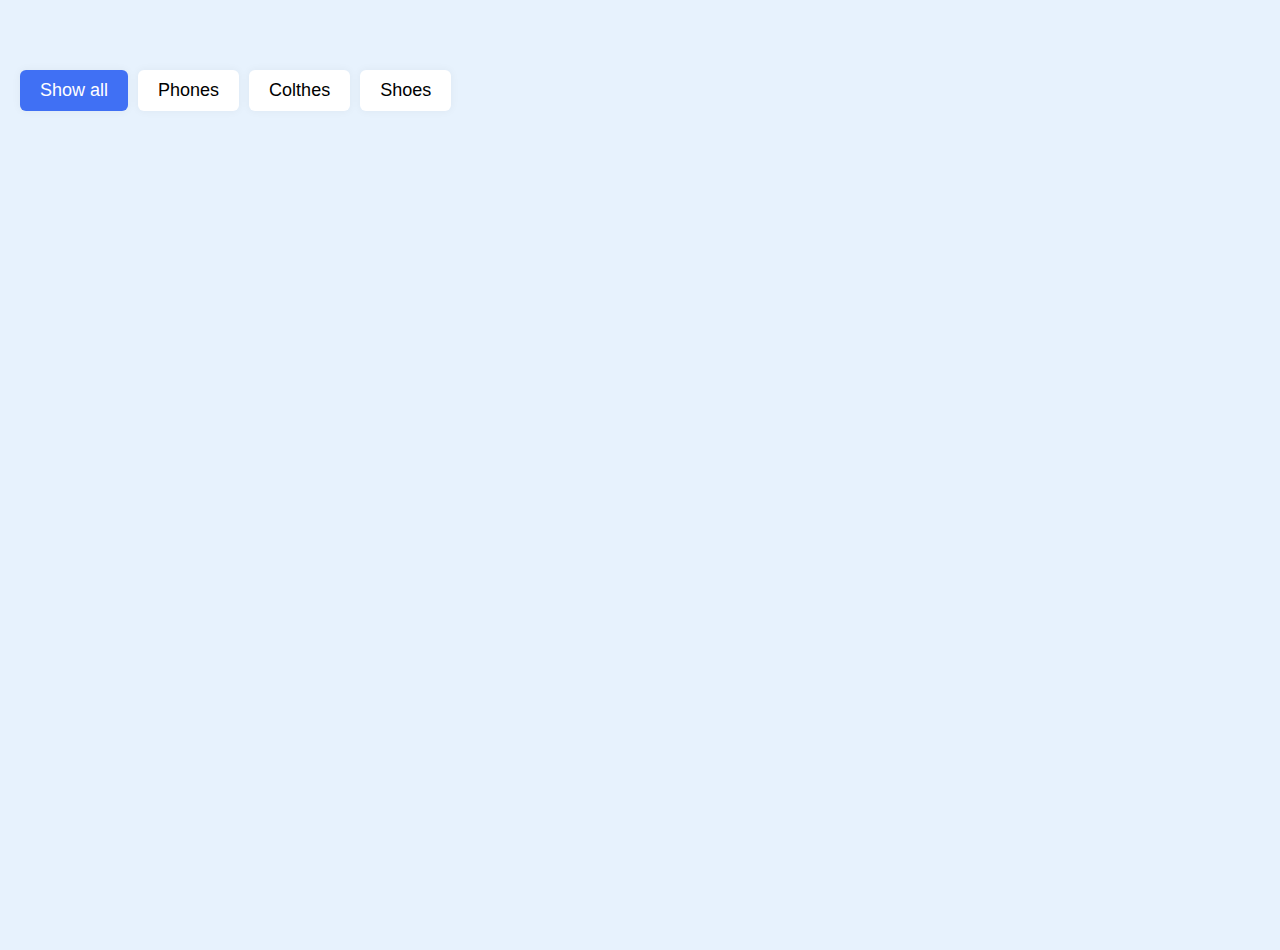
==== Image-Gallery/index.html @ 7273807c "udate" ====
<!DOCTYPE html>
<html lang="en">
<head>
    <meta charset="UTF-8">
    <meta name="viewport" content="width=device-width, initial-scale=1.0">
    <title>Image-Gallery</title>
    <link rel="stylesheet" href="style.css">
    <script src="script.js" defer></script>
</head>
<body>
    <div class="container">
        <div class="filter_buttons">
            <button class="active" data-name="all">Show all</button>
            <button data-name="phones">Phones</button>
            <button data-name="phones">Colthes</button>
            <button data-name="phones">Shoes</button>
        </div>
    </div>

    <div class="filter_cards">
        <div class="cards" data-name="phones">
            <img src="" alt="">
        </div>
    </div>
</body>
</html>
---- Image-Gallery/style.css ----
* {
    margin: 0;
    padding: 0;
    box-sizing: border-box;
}
body {
    min-height: 100vh;
    background: #e7f2fd;
}
.container {
    position: relative;
    max-width: 1350px;
    width: 100%;
    padding: 20px;
    margin:  50px auto;
}
.filter_buttons {
    display: flex;
    align-items: center;
    gap: 10px;
}
button {
    padding: 10px 20px;
    font-size: 18px;
    background: #fff;
    border: none;
    border-radius: 6px;
    cursor: pointer;
    box-shadow: 0 0 10px rgba(0, 0, 0, 0.05);
}
button.active {
    background: #4070f4;
    color: #fff;
}
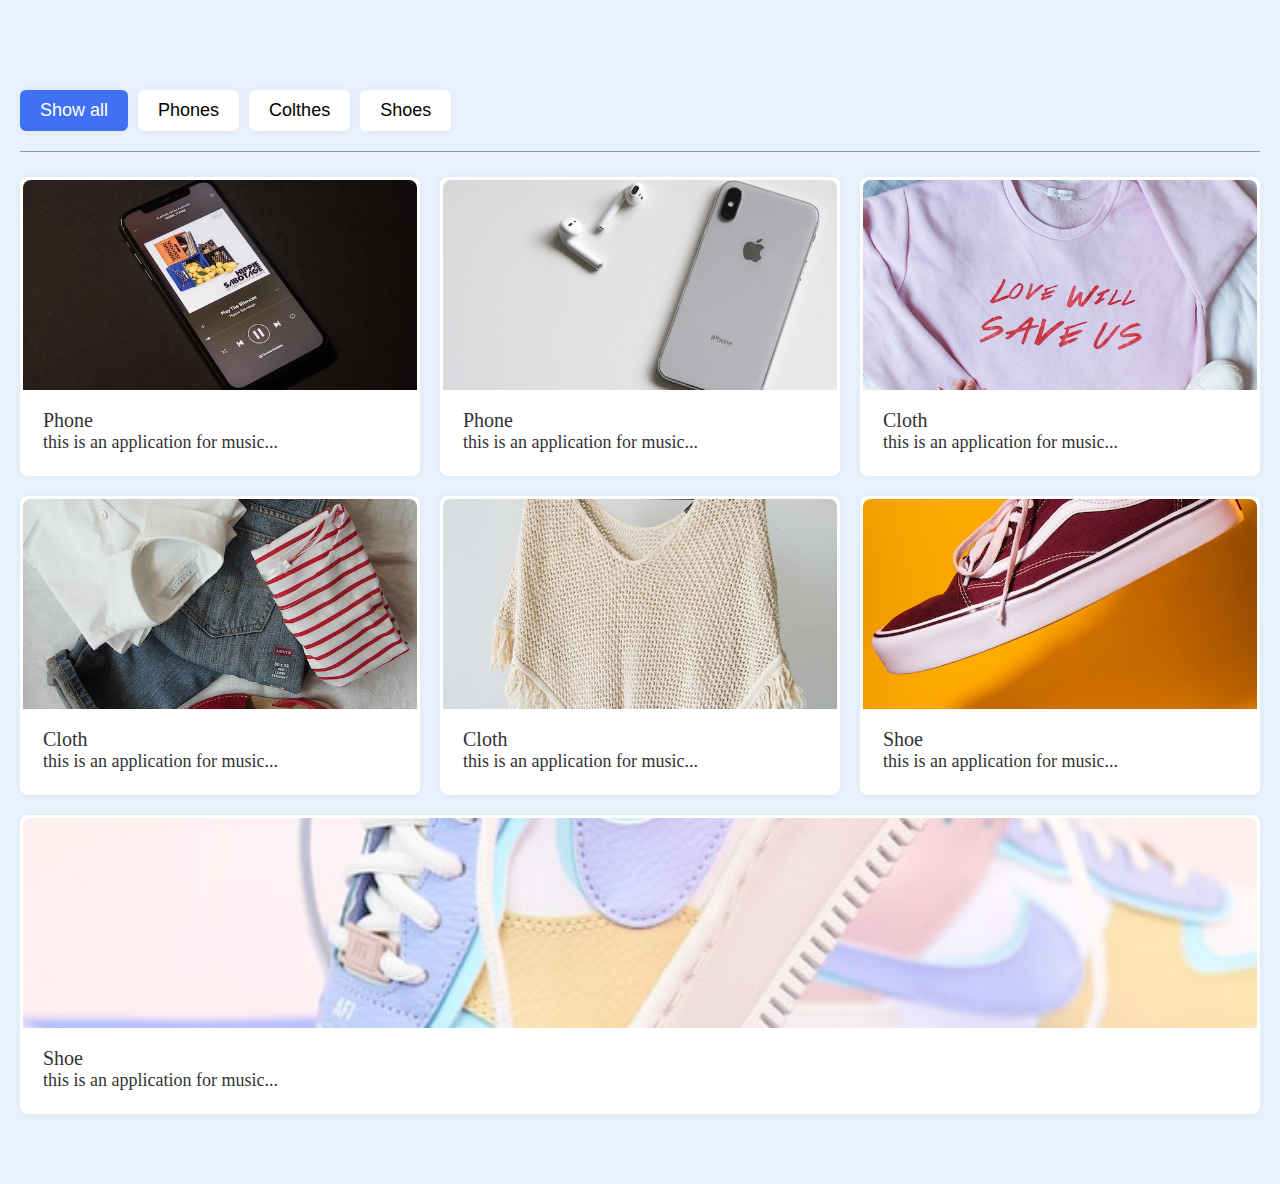
==== commit a9956b9b: "update" ====
--- a/Image-Gallery/index.html
+++ b/Image-Gallery/index.html
@@ -9,18 +9,75 @@
 </head>
 <body>
     <div class="container">
+
         <div class="filter_buttons">
             <button class="active" data-name="all">Show all</button>
             <button data-name="phones">Phones</button>
-            <button data-name="phones">Colthes</button>
-            <button data-name="phones">Shoes</button>
+            <button data-name="colthes">Colthes</button>
+            <button data-name="shoes">Shoes</button>
         </div>
+
+        <div class="filter_cards">
+
+            <div class="cards" data-name="phones">
+                <img src="img/phone-1.jpg" alt="phone">
+                <div class="card_body">
+                    <h6 class="card_title">Phone</h6>
+                    <p class="card_text">this is an application for music...</p>
+                </div>
+            </div>
+
+            <div class="cards" data-name="phones">
+                <img src="img/phone-2.jpg" alt="phone">
+                <div class="card_body">
+                    <h6 class="card_title">Phone</h6>
+                    <p class="card_text">this is an application for music...</p>
+                </div>
+            </div>
+
+            <div class="cards" data-name="colthes">
+                <img src="img/cloth-1.jpg" alt="cloth">
+                <div class="card_body">
+                    <h6 class="card_title">Cloth</h6>
+                    <p class="card_text">this is an application for music...</p>
+                </div>
+            </div>
+
+            <div class="cards" data-name="colthes">
+                <img src="img/cloth-2.jpg" alt="cloth">
+                <div class="card_body">
+                    <h6 class="card_title">Cloth</h6>
+                    <p class="card_text">this is an application for music...</p>
+                </div>
+            </div>
+
+            <div class="cards" data-name="colthes">
+                <img src="img/cloth-3.jpg" alt="cloth">
+                <div class="card_body">
+                    <h6 class="card_title">Cloth</h6>
+                    <p class="card_text">this is an application for music...</p>
+                </div>
+            </div>
+
+            <div class="cards" data-name="shoes">
+                <img src="img/shoe-1.jpg" alt="cloth">
+                <div class="card_body">
+                    <h6 class="card_title">Shoe</h6>
+                    <p class="card_text">this is an application for music...</p>
+                </div>
+            </div>
+
+            <div class="cards" data-name="shoes">
+                <img src="img/shoe-2.jpg" alt="cloth">
+                <div class="card_body">
+                    <h6 class="card_title">Shoe</h6>
+                    <p class="card_text">this is an application for music...</p>
+                </div>
+            </div>
+        </div>
+
     </div>
 
-    <div class="filter_cards">
-        <div class="cards" data-name="phones">
-            <img src="" alt="">
-        </div>
-    </div>
+    
 </body>
 </html>--- a/Image-Gallery/style.css
+++ b/Image-Gallery/style.css
@@ -15,9 +15,15 @@
     margin:  50px auto;
 }
 .filter_buttons {
+    position: sticky;
+    top: 0px;
+    border-bottom: 1px solid #839ab2;
+    padding: 20px 0;
     display: flex;
+    flex-wrap: wrap;
     align-items: center;
     gap: 10px;
+    background: #e7f2fd;
 }
 button {
     padding: 10px 20px;
@@ -31,4 +37,38 @@
 button.active {
     background: #4070f4;
     color: #fff;
+}
+.filter_cards {
+    display: flex;
+    margin-top: 25px;
+    gap: 20px;
+    flex-wrap: wrap;
+}
+.cards {
+    flex-grow: 1;
+    flex-basis: 300px;
+    background-color: #fff;
+    border-radius: 8px;
+    padding: 3px;
+    box-shadow: 0 0 10px rgba(0, 0, 0, 0.05);
+}
+.cards.hide {
+    display: none;
+}
+.cards img {
+    width: 100%;
+    height: 210px;
+    object-fit: cover;
+    border-radius: 8px 8px 0 0;
+}
+.card_body {
+    padding: 15px 20px 20px;
+    color: #333;
+}
+.card_title {
+    font-size: 20px;
+    font-weight: 500;
+}
+.card_text {
+    font-size: 18px;
 }